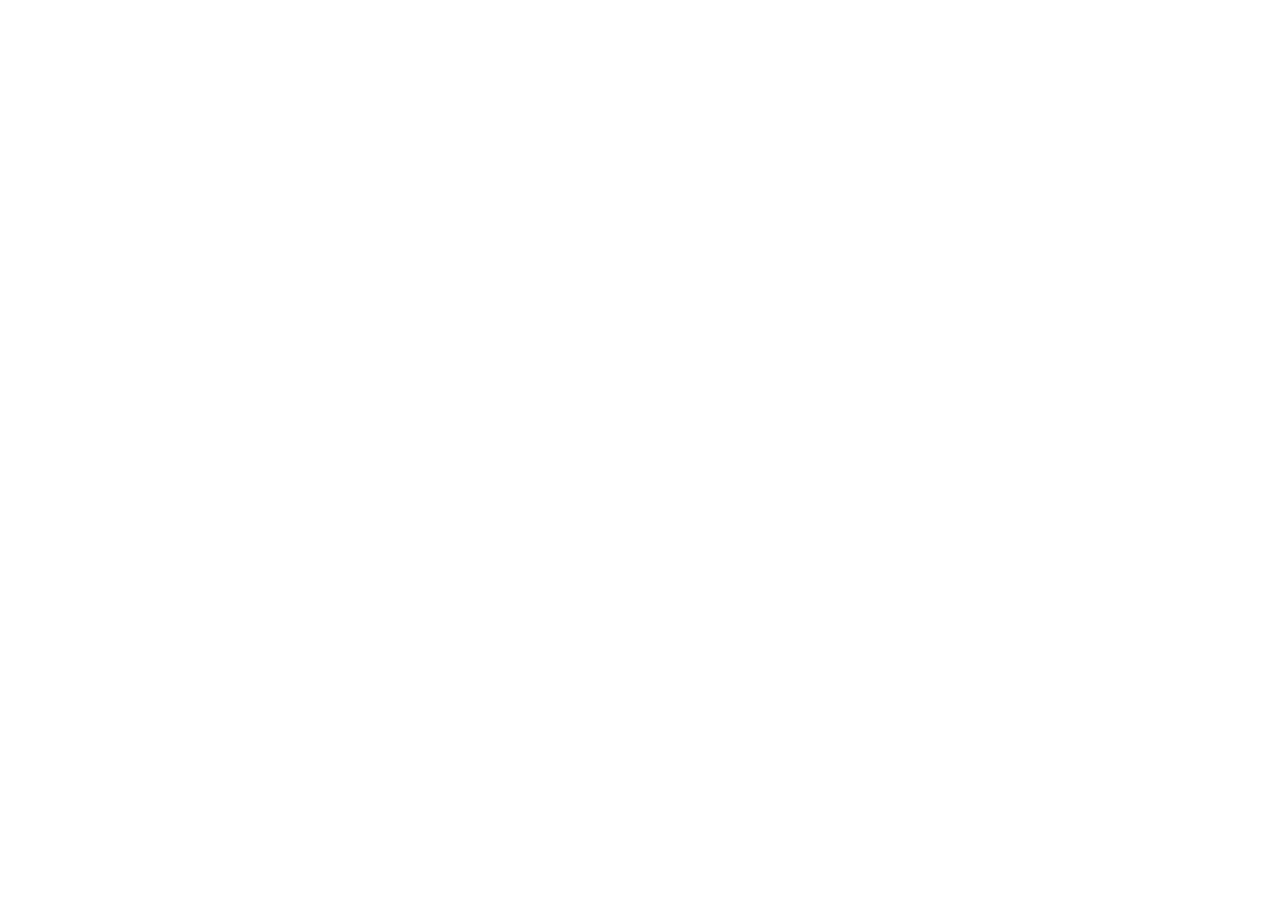
==== attendance.html @ c0e12a12 "Add files via upload : Upload website files" ====
<!DOCTYPE html>
<html lang="en">
<head>
<meta charset="utf-8">
<meta name="viewport" content="width=device-width, initial-scale=1">
<title>Attendance | Student Attendance System</title>
<link rel="stylesheet" href="css/style.css">
</head>
<body data-page="attendance">
<noscript>Please enable JavaScript to use the Student Attendance System.</noscript>
<script src="js/data.js"></script>
<script src="js/app.js"></script>
</body>
</html>
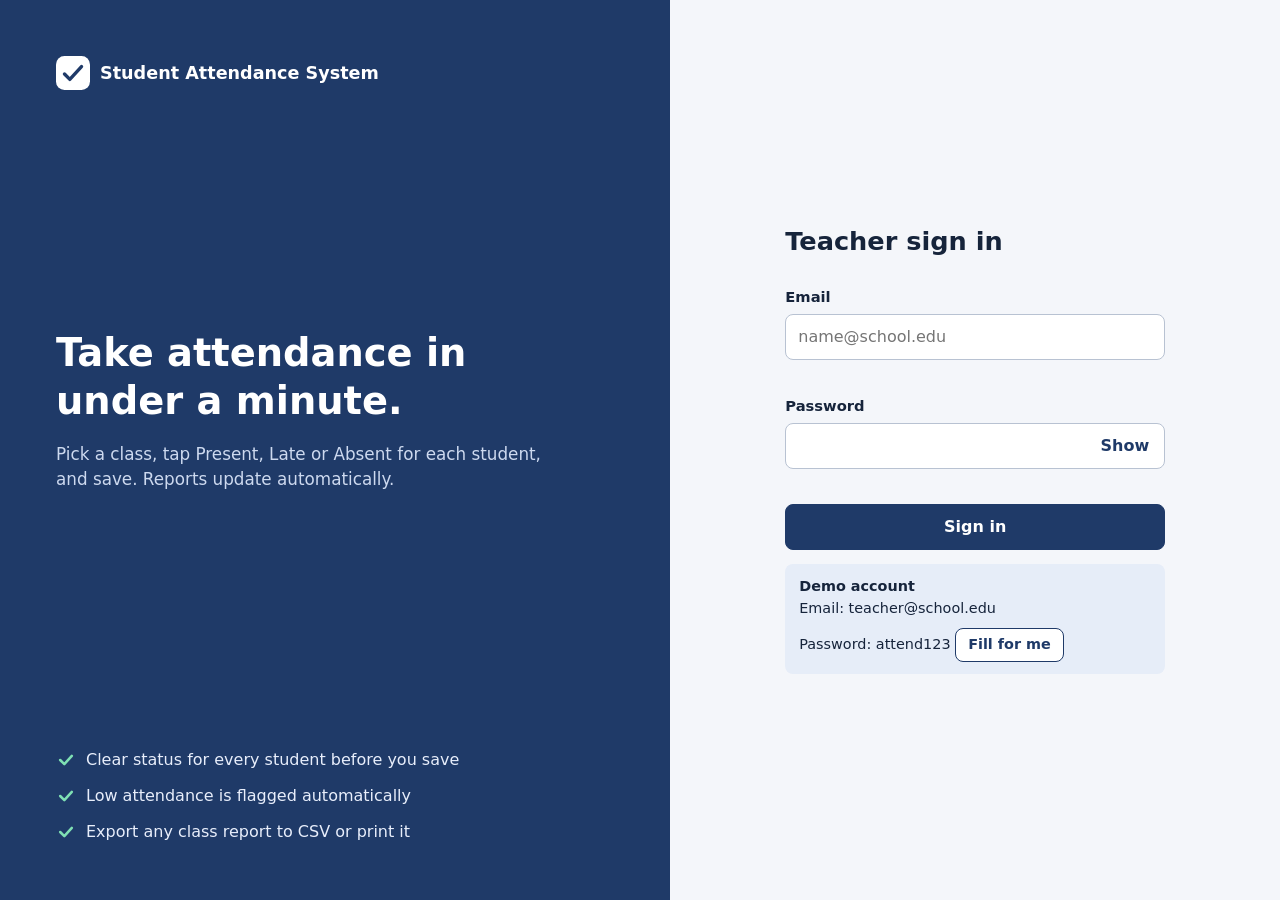
==== commit 876b9f1a: "Fix HTML structure and update stylesheet path" ====
--- a/attendance.html
+++ b/attendance.html
@@ -1,14 +1,24 @@
+
 <!DOCTYPE html>
 <html lang="en">
 <head>
-<meta charset="utf-8">
-<meta name="viewport" content="width=device-width, initial-scale=1">
-<title>Attendance | Student Attendance System</title>
-<link rel="stylesheet" href="css/style.css">
+    <meta charset="utf-8">
+    <meta name="viewport" content="width=device-width, initial-scale=1">
+
+    <title>Attendance | Student Attendance System</title>
+
+    <link rel="stylesheet" href="style.css">
 </head>
+
 <body data-page="attendance">
-<noscript>Please enable JavaScript to use the Student Attendance System.</noscript>
-<script src="js/data.js"></script>
-<script src="js/app.js"></script>
+
+    <noscript>
+        Please enable JavaScript to use the Student Attendance System.
+    </noscript>
+
+    <script src="data.js"></script>
+    <script src="app.js"></script>
+
 </body>
 </html>
+
--- a/style.css
+++ b/style.css
@@ -0,0 +1,175 @@
+/* Student Attendance System - HCI Semester Project */
+:root{
+  --ink:#16243b; --ink-2:#3b4a63; --muted:#5f6f86;
+  --paper:#f4f6fa; --card:#ffffff; --line:#dde3ec;
+  --brand:#1f3a68; --brand-soft:#e6edf8;
+  --present:#14815a; --present-bg:#dff4ea;
+  --late:#8f5900; --late-bg:#fdf0d5;
+  --absent:#c23b3b; --absent-bg:#fbe3e3;
+  --radius:10px; --shadow:0 1px 2px rgba(22,36,59,.06),0 4px 14px rgba(22,36,59,.05);
+  --font:"Segoe UI",system-ui,-apple-system,"Helvetica Neue",Arial,sans-serif;
+}
+*{box-sizing:border-box}
+html{font-size:16px}
+body{margin:0;font-family:var(--font);background:var(--paper);color:var(--ink);line-height:1.5}
+h1,h2,h3{margin:0;line-height:1.25}
+a{color:var(--brand)}
+button,input,select{font:inherit;color:inherit}
+:focus-visible{outline:3px solid #f2b705;outline-offset:2px}
+
+/* layout */
+.app{display:grid;grid-template-columns:248px 1fr;min-height:100vh}
+.side{background:var(--brand);color:#e8eefb;padding:22px 14px;display:flex;flex-direction:column;gap:6px;position:sticky;top:0;height:100vh}
+.brand{display:flex;align-items:center;gap:10px;padding:4px 10px 22px;font-weight:700;font-size:1.05rem;color:#fff}
+.brand svg{width:30px;height:30px}
+.nav a{display:flex;align-items:center;gap:12px;padding:12px;border-radius:8px;color:#cdd9ef;text-decoration:none;font-weight:600;min-height:46px}
+.nav a svg{width:20px;height:20px;flex:none}
+.nav a:hover{background:rgba(255,255,255,.1);color:#fff}
+.nav a[aria-current="page"]{background:#fff;color:var(--brand)}
+.userbox{margin-top:auto;border-top:1px solid rgba(255,255,255,.18);padding:14px 8px 0;font-size:.9rem}
+.userbox b{display:block;color:#fff}
+.userbox button{margin-top:10px;width:100%;background:transparent;border:1px solid rgba(255,255,255,.35);color:#fff;border-radius:8px;padding:9px;cursor:pointer;font-weight:600}
+.userbox button:hover{background:rgba(255,255,255,.12)}
+main{padding:28px 34px 60px;min-width:0}
+.top{display:flex;justify-content:space-between;align-items:flex-end;gap:16px;flex-wrap:wrap;margin-bottom:24px}
+.top h1{font-size:1.75rem}
+.top p{margin:4px 0 0;color:var(--muted)}
+.crumbs{font-size:.9rem;color:var(--muted);margin-bottom:6px}
+
+/* generic */
+.card{background:var(--card);border:1px solid var(--line);border-radius:var(--radius);box-shadow:var(--shadow);padding:20px}
+.grid{display:grid;gap:18px}
+.g4{grid-template-columns:repeat(4,1fr)} .g2{grid-template-columns:1.4fr 1fr}
+.stat{display:flex;flex-direction:column;gap:2px;border-left:5px solid var(--brand)}
+.stat .n{font-size:2rem;font-weight:700;letter-spacing:-.5px}
+.stat .l{color:var(--muted);font-size:.92rem}
+.stat.ok{border-color:var(--present)} .stat.warn{border-color:#e3a008} .stat.bad{border-color:var(--absent)}
+h2{font-size:1.1rem;margin-bottom:14px}
+.btn{display:inline-flex;align-items:center;justify-content:center;gap:8px;border:1px solid var(--brand);background:var(--brand);color:#fff;padding:10px 18px;border-radius:8px;font-weight:600;cursor:pointer;min-height:44px;text-decoration:none}
+.btn:hover{background:#17305a}
+.btn.ghost{background:#fff;color:var(--brand)} .btn.ghost:hover{background:var(--brand-soft)}
+.btn.danger{background:var(--absent);border-color:var(--absent)}
+.btn:disabled{background:#c6cedb;border-color:#c6cedb;color:#fff;cursor:not-allowed}
+.btn svg{width:18px;height:18px}
+.row{display:flex;gap:12px;flex-wrap:wrap;align-items:center}
+.field{display:flex;flex-direction:column;gap:6px;min-width:180px}
+.field label{font-weight:600;font-size:.92rem}
+.field input,.field select{border:1px solid #b8c2d2;border-radius:8px;padding:10px 12px;background:#fff;min-height:44px}
+.field input:focus,.field select:focus{border-color:var(--brand)}
+.field.err input,.field.err select{border-color:var(--absent);background:#fff8f8}
+.field .msg{color:var(--absent);font-size:.85rem;min-height:1.1em}
+.hint{color:var(--muted);font-size:.88rem}
+
+/* chips (colour + icon + text, never colour alone) */
+.chip{display:inline-flex;align-items:center;gap:6px;padding:3px 10px;border-radius:99px;font-size:.82rem;font-weight:700}
+.chip svg{width:13px;height:13px}
+.chip.P,.chip.ok{background:var(--present-bg);color:var(--present)}
+.chip.L,.chip.warn{background:var(--late-bg);color:var(--late)}
+.chip.A,.chip.bad{background:var(--absent-bg);color:var(--absent)}
+.chip.na{background:#e9edf3;color:var(--ink-2)}
+
+.list{list-style:none;margin:0;padding:0}
+.list li{display:flex;justify-content:space-between;align-items:center;gap:12px;padding:14px 0;border-bottom:1px solid var(--line)}
+.list li:last-child{border:0}
+.list .t{font-weight:600} .list .s{color:var(--muted);font-size:.88rem}
+
+.bars{display:flex;align-items:flex-end;gap:12px;height:190px;padding-top:10px}
+.bars .b{flex:1;display:flex;flex-direction:column;align-items:center;gap:6px;height:100%;justify-content:flex-end}
+.bars .col{width:100%;max-width:46px;border-radius:6px 6px 0 0;background:var(--brand);min-height:4px}
+.bars .v{font-size:.8rem;font-weight:700} .bars .d{font-size:.8rem;color:var(--muted)}
+
+/* mark attendance */
+.summary{position:sticky;top:0;z-index:5;background:var(--card);border:1px solid var(--line);border-radius:var(--radius);padding:14px 18px;margin:18px 0;box-shadow:var(--shadow)}
+.stack{display:flex;height:12px;border-radius:99px;overflow:hidden;background:#e3e8f0;margin:10px 0 8px}
+.stack i{display:block;transition:width .25s}
+.stack .p{background:var(--present)} .stack .l{background:#e3a008} .stack .a{background:var(--absent)}
+.legend{display:flex;gap:18px;flex-wrap:wrap;font-weight:600;font-size:.92rem}
+.stu{display:grid;grid-template-columns:1fr auto;gap:12px;align-items:center;padding:12px 8px;border-bottom:1px solid var(--line)}
+.stu:last-child{border:0}
+.stu.missing{background:#fffaf0}
+.who{display:flex;align-items:center;gap:12px;min-width:0}
+.av{width:42px;height:42px;border-radius:50%;background:var(--brand-soft);color:var(--brand);display:grid;place-items:center;font-weight:700;flex:none}
+.who b{display:block} .who span{color:var(--muted);font-size:.85rem}
+.seg{display:inline-flex;border:1px solid #b8c2d2;border-radius:10px;overflow:hidden;position:relative}
+.seg input{position:absolute;opacity:0;width:1px;height:1px}
+.seg label{display:flex;align-items:center;gap:6px;padding:0 16px;min-height:46px;min-width:96px;justify-content:center;font-weight:700;cursor:pointer;background:#fff;border-right:1px solid #b8c2d2;color:var(--ink-2)}
+.seg label:last-of-type{border:0}
+.seg label svg{width:16px;height:16px}
+.seg label:hover{background:#eef2f8}
+.seg input:focus-visible+label{outline:3px solid #f2b705;outline-offset:-3px}
+.seg input[value=P]:checked+label{background:var(--present);color:#fff}
+.seg input[value=L]:checked+label{background:#e3a008;color:#1b1400}
+.seg input[value=A]:checked+label{background:var(--absent);color:#fff}
+.savebar{display:flex;justify-content:space-between;align-items:center;gap:12px;flex-wrap:wrap;margin-top:18px}
+.state{font-weight:600;color:var(--muted)} .state.dirty{color:var(--late)} .state.saved{color:var(--present)}
+
+/* tables */
+.tablewrap{overflow-x:auto}
+table{width:100%;border-collapse:collapse;min-width:640px}
+th,td{text-align:left;padding:12px;border-bottom:1px solid var(--line);white-space:nowrap}
+th{font-size:.88rem;color:var(--ink-2);background:#eef2f8}
+th button{background:none;border:0;font-weight:700;cursor:pointer;color:inherit;padding:0}
+tbody tr:hover{background:#f7f9fc}
+td a{font-weight:600;text-decoration:none}
+.meter{display:flex;align-items:center;gap:10px;min-width:150px}
+.meter .track{flex:1;height:8px;background:#e3e8f0;border-radius:99px;overflow:hidden}
+.meter .fill{height:100%;background:var(--present)} .meter .fill.warn{background:#e3a008} .meter .fill.bad{background:var(--absent)}
+.empty{padding:36px;text-align:center;color:var(--muted)}
+
+/* student profile */
+.profile{display:flex;gap:24px;align-items:center;flex-wrap:wrap}
+.ring{--p:0;width:120px;height:120px;border-radius:50%;background:conic-gradient(var(--present) calc(var(--p)*1%),#e3e8f0 0);display:grid;place-items:center}
+.ring.warn{background:conic-gradient(#e3a008 calc(var(--p)*1%),#e3e8f0 0)}
+.ring.bad{background:conic-gradient(var(--absent) calc(var(--p)*1%),#e3e8f0 0)}
+.ring span{width:92px;height:92px;border-radius:50%;background:#fff;display:grid;place-items:center;font-size:1.5rem;font-weight:700}
+.days{display:grid;grid-template-columns:repeat(7,1fr);gap:8px}
+.day{border-radius:8px;padding:8px 4px;text-align:center;font-size:.8rem;border:1px solid var(--line);background:#fff}
+.day b{display:block;font-size:1rem}
+.day.P{background:var(--present-bg);border-color:#a9dfc6} .day.L{background:var(--late-bg);border-color:#f0d08a} .day.A{background:var(--absent-bg);border-color:#efb0b0}
+.day.off{background:#f0f2f6;color:#8793a6}
+
+/* modal + toast */
+.overlay{position:fixed;inset:0;background:rgba(16,26,44,.55);display:grid;place-items:center;z-index:50;padding:16px}
+.modal{background:#fff;border-radius:14px;max-width:460px;width:100%;padding:26px;box-shadow:0 20px 60px rgba(0,0,0,.3)}
+.modal h2{font-size:1.25rem}
+.modal .actions{display:flex;gap:10px;justify-content:flex-end;margin-top:18px}
+#toasts{position:fixed;bottom:22px;right:22px;display:flex;flex-direction:column;gap:10px;z-index:80}
+.toast{background:var(--ink);color:#fff;padding:13px 18px;border-radius:10px;box-shadow:0 8px 24px rgba(0,0,0,.25);display:flex;gap:14px;align-items:center;animation:in .2s ease-out}
+.toast.ok{border-left:6px solid #35c58b} .toast.bad{border-left:6px solid #ff7b7b}
+.toast button{background:none;border:0;color:#9cc4ff;font-weight:700;cursor:pointer}
+@keyframes in{from{opacity:0;transform:translateY(8px)}to{opacity:1;transform:none}}
+
+/* login */
+.login{min-height:100vh;display:grid;grid-template-columns:1.1fr 1fr}
+.login .hero{background:var(--brand);color:#fff;padding:56px;display:flex;flex-direction:column;justify-content:space-between;gap:32px}
+.login .hero h1{font-size:2.4rem;max-width:14em}
+.login .hero p{color:#cdd9ef;max-width:30em;font-size:1.05rem}
+.login .hero ul{list-style:none;padding:0;margin:0;display:grid;gap:12px;color:#e8eefb}
+.login .hero li{display:flex;gap:10px;align-items:center}
+.login .hero li svg{width:20px;height:20px;color:#7fe0b4;flex:none}
+.login .formside{display:grid;place-items:center;padding:32px}
+.login form{width:100%;max-width:380px;display:grid;gap:14px}
+.pw{position:relative}
+.pw input{width:100%;padding-right:78px}
+.pw button{position:absolute;right:6px;top:6px;bottom:6px;background:none;border:0;color:var(--brand);font-weight:700;cursor:pointer;padding:0 10px}
+.alert{background:var(--absent-bg);color:#8d1f1f;border-radius:8px;padding:10px 12px;font-weight:600}
+.demo{background:var(--brand-soft);border-radius:8px;padding:12px 14px;font-size:.9rem}
+
+@media (max-width:980px){
+  .g4{grid-template-columns:repeat(2,1fr)} .g2{grid-template-columns:1fr}
+  .login{grid-template-columns:1fr} .login .hero{padding:32px}
+}
+@media (max-width:760px){
+  .app{grid-template-columns:1fr}
+  .side{position:fixed;bottom:0;top:auto;left:0;right:0;height:auto;flex-direction:row;padding:6px;z-index:40}
+  .brand,.userbox{display:none}
+  .nav{display:flex;width:100%;justify-content:space-around}
+  .nav a{flex-direction:column;gap:2px;font-size:.72rem;padding:6px 8px;min-width:60px}
+  main{padding:20px 16px 100px}
+  .stu{grid-template-columns:1fr}
+  .seg{width:100%} .seg label{flex:1;min-width:0}
+  .days{gap:5px}
+}
+@media (prefers-reduced-motion:reduce){*{animation:none!important;transition:none!important}}
+@media print{.side,.no-print,#toasts{display:none!important}.app{display:block}main{padding:0}}
+.list li .row{justify-content:flex-end;flex:none}
